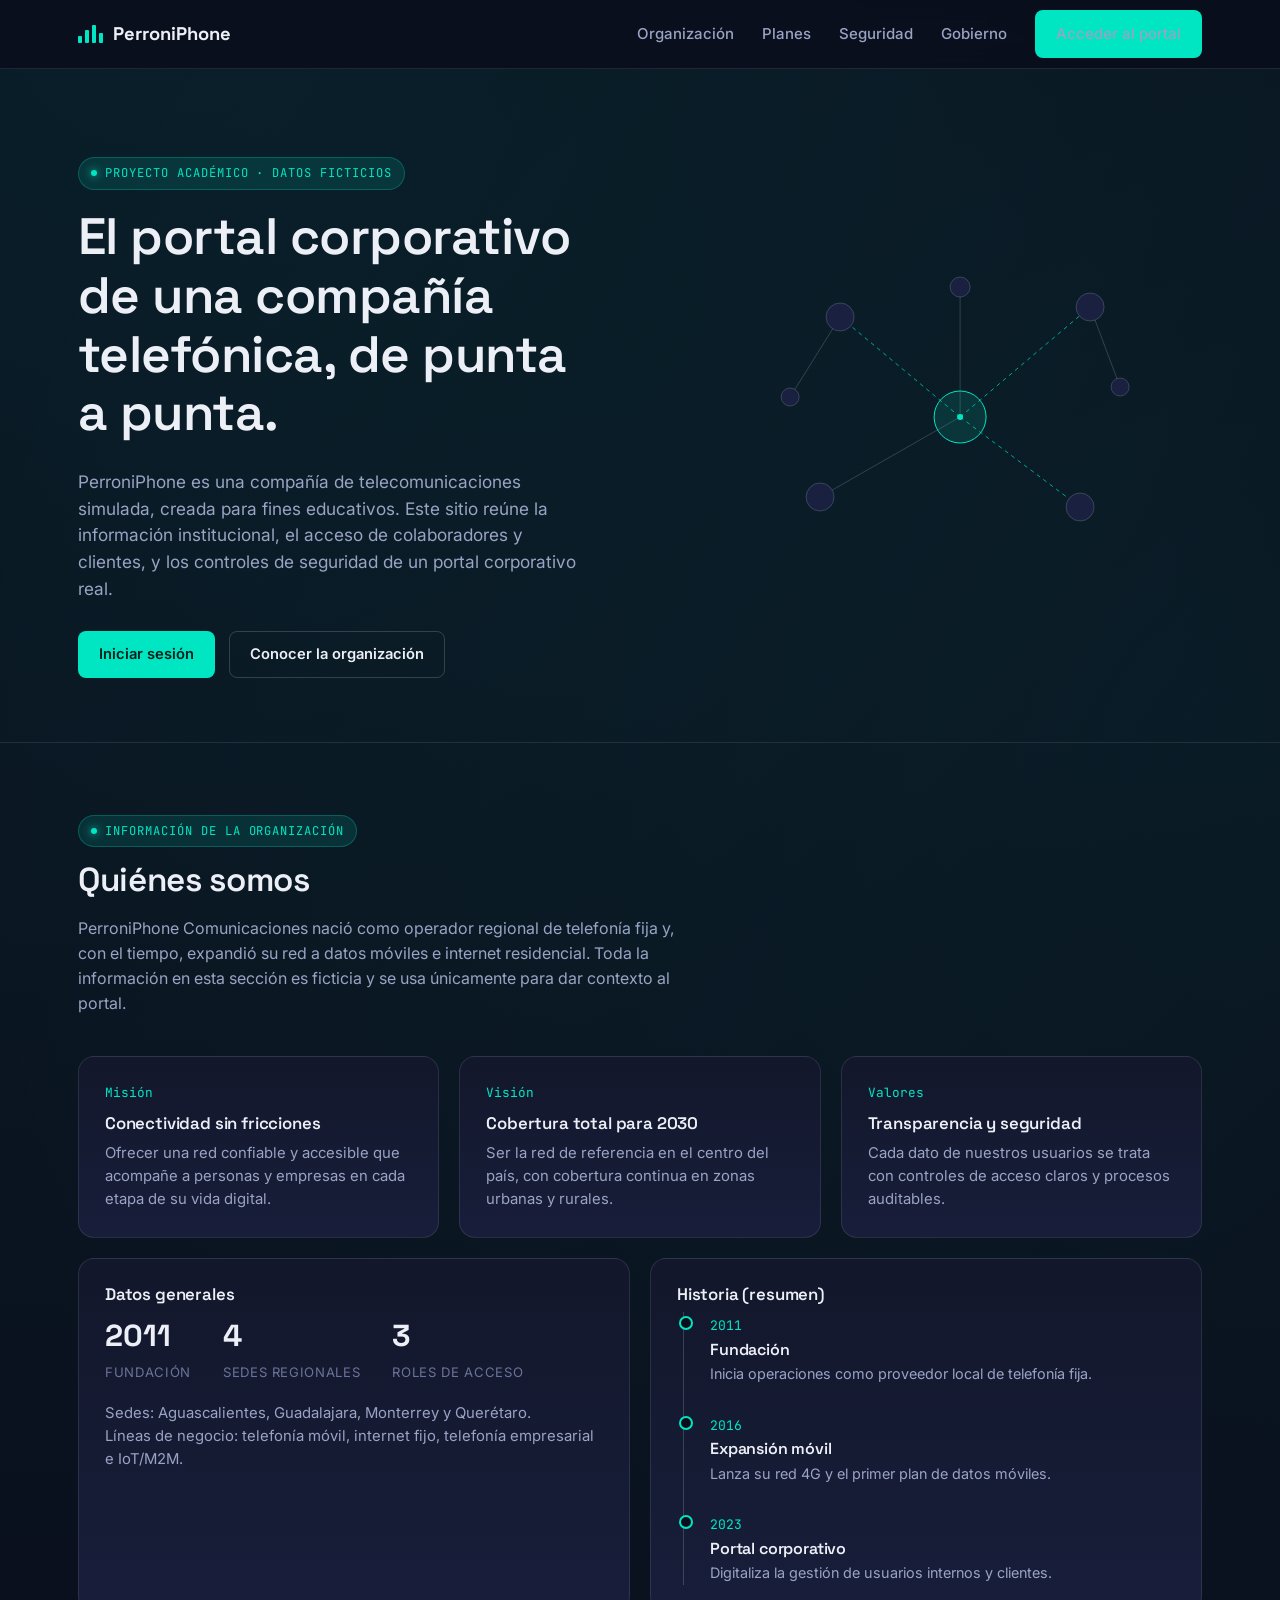
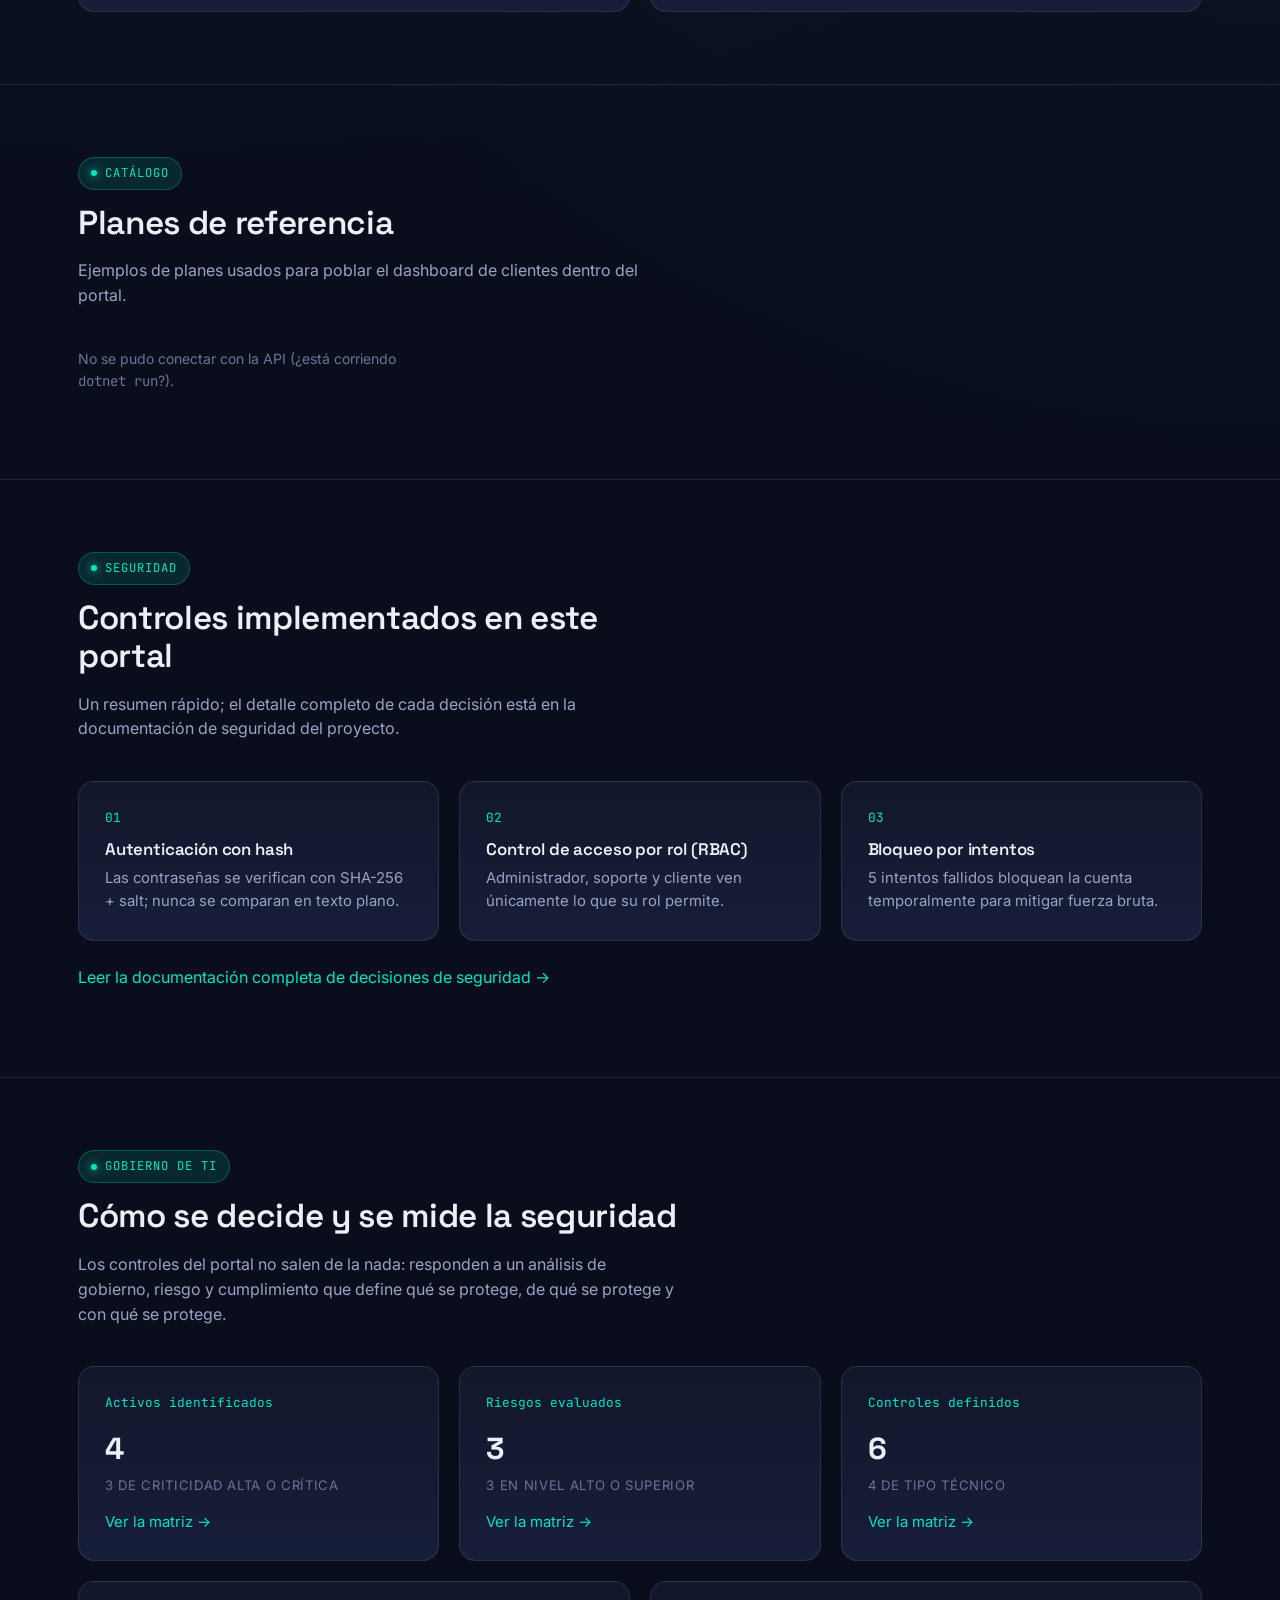
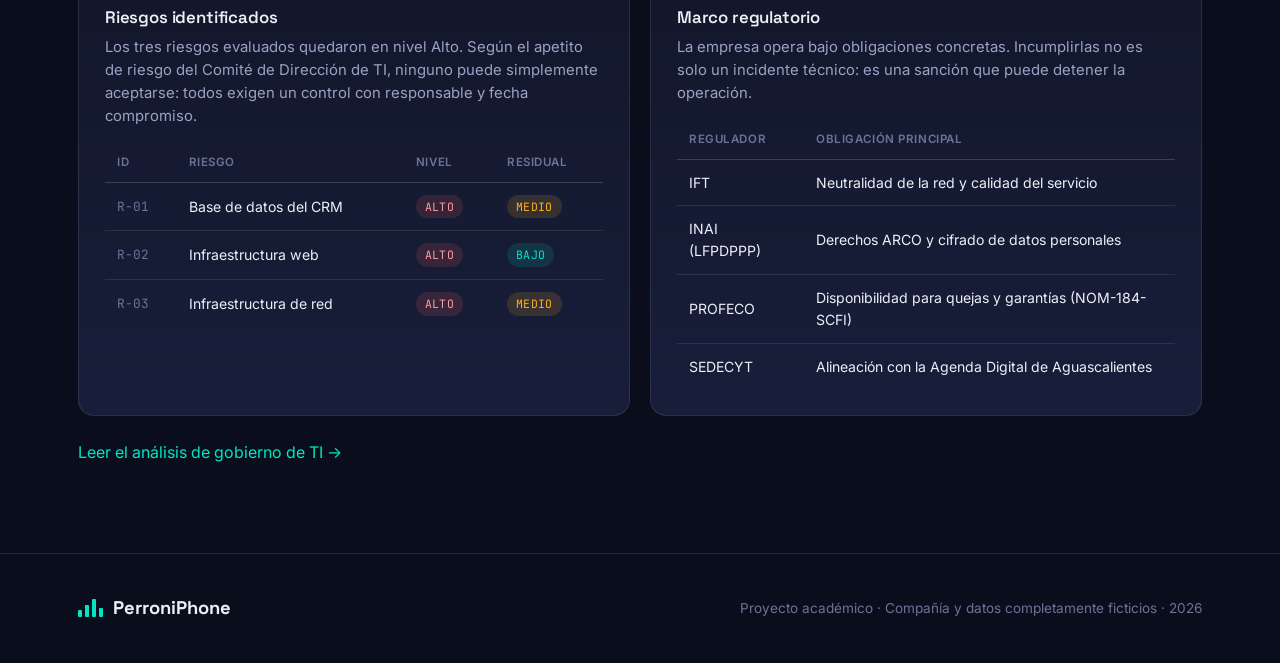
==== laravel-app/public/index.html @ a48efd3b "Fix: corregir llave primaria en modelo Usuario y soportar multiples roles en EnsureRole" ====
<!DOCTYPE html>
<html lang="es">
<head>
<meta charset="UTF-8">
<meta name="viewport" content="width=device-width, initial-scale=1.0">
<title>PerroniPhone — Portal corporativo académico</title>
<meta name="description" content="Portal corporativo académico de PerroniPhone Comunicaciones (compañía ficticia con fines educativos).">
<link rel="icon" href="data:image/svg+xml,%3Csvg xmlns=%27http://www.w3.org/2000/svg%27 viewBox=%270 0 32 32%27%3E%3Crect width=%2732%27 height=%2732%27 rx=%277%27 fill=%27%230a0e1c%27/%3E%3Crect x=%276%27 y=%2718%27 width=%274%27 height=%278%27 rx=%271%27 fill=%27%2300e6c3%27/%3E%3Crect x=%2713%27 y=%2712%27 width=%274%27 height=%2714%27 rx=%271%27 fill=%27%2300e6c3%27/%3E%3Crect x=%2720%27 y=%276%27 width=%274%27 height=%2720%27 rx=%271%27 fill=%27%2300e6c3%27/%3E%3C/svg%3E">
<link rel="stylesheet" href="assets/css/styles.css">
</head>
<body>
 
<nav class="navbar">
  <div class="shell">
    <a href="index.html" class="brand">
      <span class="bars"><i></i><i></i><i></i><i></i></span>
      PerroniPhone
    </a>
    <div class="navlinks">
      <a href="#organizacion">Organización</a>
      <a href="#planes">Planes</a>
      <a href="#seguridad">Seguridad</a>
      <a href="#gobierno">Gobierno</a>
      <a href="login.html" class="btn btn-primary">Acceder al portal</a>
    </div>
  </div>
</nav>
 
<header class="hero">
  <div class="shell">
    <div>
      <span class="eyebrow"><span class="dot"></span> Proyecto académico · Datos ficticios</span>
      <h1>El portal corporativo de una compañía telefónica, de punta a punta.</h1>
      <p class="lead">
        PerroniPhone es una compañía de telecomunicaciones simulada, creada para fines
        educativos. Este sitio reúne la información institucional, el acceso de
        colaboradores y clientes, y los controles de seguridad de un portal
        corporativo real.
      </p>
      <div class="hero-actions">
        <a href="login.html" class="btn btn-primary">Iniciar sesión</a>
        <a href="#organizacion" class="btn btn-ghost">Conocer la organización</a>
      </div>
    </div>
 
    <div class="net-diagram" aria-hidden="true">
      <svg viewBox="0 0 420 340">
        <line class="net-line live" x1="210" y1="170" x2="90" y2="70" />
        <line class="net-line live" x1="210" y1="170" x2="340" y2="60" />
        <line class="net-line" x1="210" y1="170" x2="70" y2="250" />
        <line class="net-line live" x1="210" y1="170" x2="330" y2="260" />
        <line class="net-line" x1="210" y1="170" x2="210" y2="40" />
        <line class="net-line" x1="90" y1="70" x2="40" y2="150" />
        <line class="net-line" x1="340" y1="60" x2="370" y2="140" />
 
        <circle class="net-node core" cx="210" cy="170" r="26"/>
        <circle class="net-pulse" cx="210" cy="170" r="3" fill="#00e6c3"/>
 
        <circle class="net-node" cx="90" cy="70" r="14"/>
        <circle class="net-node" cx="340" cy="60" r="14"/>
        <circle class="net-node" cx="70" cy="250" r="14"/>
        <circle class="net-node" cx="330" cy="260" r="14"/>
        <circle class="net-node" cx="210" cy="40" r="10"/>
        <circle class="net-node" cx="40" cy="150" r="9"/>
        <circle class="net-node" cx="370" cy="140" r="9"/>
      </svg>
    </div>
  </div>
</header>
 
<section id="organizacion">
  <div class="shell">
    <div class="section-head">
      <span class="eyebrow"><span class="dot"></span> Información de la organización</span>
      <h2>Quiénes somos</h2>
      <p>
        PerroniPhone Comunicaciones nació como operador regional de telefonía fija
        y, con el tiempo, expandió su red a datos móviles e internet residencial.
        Toda la información en esta sección es ficticia y se usa únicamente
        para dar contexto al portal.
      </p>
    </div>
 
    <div class="grid-3">
      <div class="card">
        <span class="idx">Misión</span>
        <h3>Conectividad sin fricciones</h3>
        <p>Ofrecer una red confiable y accesible que acompañe a personas y
          empresas en cada etapa de su vida digital.</p>
      </div>
      <div class="card">
        <span class="idx">Visión</span>
        <h3>Cobertura total para 2030</h3>
        <p>Ser la red de referencia en el centro del país, con cobertura
          continua en zonas urbanas y rurales.</p>
      </div>
      <div class="card">
        <span class="idx">Valores</span>
        <h3>Transparencia y seguridad</h3>
        <p>Cada dato de nuestros usuarios se trata con controles de acceso
          claros y procesos auditables.</p>
      </div>
    </div>
 
    <div class="grid-2" style="margin-top:20px;">
      <div class="card">
        <h3>Datos generales</h3>
        <div class="stat-row">
          <div class="stat"><b>2011</b><span>Fundación</span></div>
          <div class="stat"><b>4</b><span>Sedes regionales</span></div>
          <div class="stat"><b>3</b><span>Roles de acceso</span></div>
        </div>
        <p style="margin-top:18px;">Sedes: Aguascalientes, Guadalajara, Monterrey y Querétaro.</p>
        <p>Líneas de negocio: telefonía móvil, internet fijo, telefonía empresarial e IoT/M2M.</p>
      </div>
 
      <div class="card">
        <h3>Historia (resumen)</h3>
        <div class="timeline">
          <div class="t-item">
            <span class="t-year">2011</span>
            <h4>Fundación</h4>
            <p>Inicia operaciones como proveedor local de telefonía fija.</p>
          </div>
          <div class="t-item">
            <span class="t-year">2016</span>
            <h4>Expansión móvil</h4>
            <p>Lanza su red 4G y el primer plan de datos móviles.</p>
          </div>
          <div class="t-item">
            <span class="t-year">2023</span>
            <h4>Portal corporativo</h4>
            <p>Digitaliza la gestión de usuarios internos y clientes.</p>
          </div>
        </div>
      </div>
    </div>
  </div>
</section>
 
<section id="planes">
  <div class="shell">
    <div class="section-head">
      <span class="eyebrow"><span class="dot"></span> Catálogo</span>
      <h2>Planes de referencia</h2>
      <p>Ejemplos de planes usados para poblar el dashboard de clientes dentro del portal.</p>
    </div>
    <div class="grid-3" id="planes-grid"></div>
  </div>
</section>
 
<section id="seguridad">
  <div class="shell">
    <div class="section-head">
      <span class="eyebrow"><span class="dot"></span> Seguridad</span>
      <h2>Controles implementados en este portal</h2>
      <p>Un resumen rápido; el detalle completo de cada decisión está en la
        documentación de seguridad del proyecto.</p>
    </div>
    <div class="grid-3">
      <div class="card">
        <span class="idx">01</span>
        <h3>Autenticación con hash</h3>
        <p>Las contraseñas se verifican con SHA-256 + salt; nunca se comparan en texto plano.</p>
      </div>
      <div class="card">
        <span class="idx">02</span>
        <h3>Control de acceso por rol (RBAC)</h3>
        <p>Administrador, soporte y cliente ven únicamente lo que su rol permite.</p>
      </div>
      <div class="card">
        <span class="idx">03</span>
        <h3>Bloqueo por intentos</h3>
        <p>5 intentos fallidos bloquean la cuenta temporalmente para mitigar fuerza bruta.</p>
      </div>
    </div>
    <p style="margin-top:24px;"><a href="security.html">Leer la documentación completa de decisiones de seguridad →</a></p>
  </div>
</section>
 
<section id="gobierno">
  <div class="shell">
    <div class="section-head">
      <span class="eyebrow"><span class="dot"></span> Gobierno de TI</span>
      <h2>Cómo se decide y se mide la seguridad</h2>
      <p>Los controles del portal no salen de la nada: responden a un análisis de
        gobierno, riesgo y cumplimiento que define qué se protege, de qué se
        protege y con qué se protege.</p>
    </div>
 
    <div class="grid-3" id="grc-resumen"></div>
 
    <div class="grid-2" style="margin-top:20px;">
      <div class="card">
        <h3>Riesgos identificados</h3>
        <p>Los tres riesgos evaluados quedaron en nivel Alto. Según el apetito de
          riesgo del Comité de Dirección de TI, ninguno puede simplemente
          aceptarse: todos exigen un control con responsable y fecha compromiso.</p>
        <div class="table-scroll narrow" style="margin-top:16px;">
          <table>
            <thead><tr><th>ID</th><th>Riesgo</th><th>Nivel</th><th>Residual</th></tr></thead>
            <tbody id="grc-riesgos"></tbody>
          </table>
        </div>
      </div>
 
      <div class="card">
        <h3>Marco regulatorio</h3>
        <p>La empresa opera bajo obligaciones concretas. Incumplirlas no es solo
          un incidente técnico: es una sanción que puede detener la operación.</p>
        <div class="table-scroll narrow" style="margin-top:16px;">
          <table>
            <thead><tr><th>Regulador</th><th>Obligación principal</th></tr></thead>
            <tbody>
              <tr><td>IFT</td><td>Neutralidad de la red y calidad del servicio</td></tr>
              <tr><td>INAI (LFPDPPP)</td><td>Derechos ARCO y cifrado de datos personales</td></tr>
              <tr><td>PROFECO</td><td>Disponibilidad para quejas y garantías (NOM-184-SCFI)</td></tr>
              <tr><td>SEDECYT</td><td>Alineación con la Agenda Digital de Aguascalientes</td></tr>
            </tbody>
          </table>
        </div>
      </div>
    </div>
 
    <p style="margin-top:24px;">
      <a href="docs/02-gobierno-ti.md">Leer el análisis de gobierno de TI →</a>
    </p>
  </div>
</section>
 
<footer>
  <div class="shell">
    <div class="brand"><span class="bars"><i></i><i></i><i></i><i></i></span> PerroniPhone</div>
    <p>Proyecto académico · Compañía y datos completamente ficticios · 2026</p>
  </div>
</footer>
 
<script src="assets/js/api.js"></script>
<script src="assets/js/auth.js"></script>
<script src="assets/js/grc.js"></script>
<script>
  const esc = PERRONI_AUTH.escapeHTML;
  const slug = (s) => s.toLowerCase().replace(/[áéíóú]/g, (c) => ({ "á": "a", "é": "e", "í": "i", "ó": "o", "ú": "u" }[c]));
 
  // Los planes ahora vienen de SQL Server a través de la API (catálogo público).
  const grid = document.getElementById("planes-grid");
  PERRONI_API.obtenerPlanes()
    .then((planes) => {
      grid.innerHTML = "";
      planes.forEach((p) => {
        const el = document.createElement("div");
        el.className = "card";
        el.innerHTML = `
          <span class="idx">${esc(p.id)}</span>
          <h3>${esc(p.nombre)}</h3>
          <p>${esc(p.velocidad)} · ${esc(p.datosMoviles)} de datos móviles</p>
          <div class="stat-row" style="margin-top:14px;">
            <div class="stat"><b>${esc(p.precio)}</b><span>Mensual</span></div>
          </div>`;
        grid.appendChild(el);
      });
    })
    .catch(() => {
      grid.innerHTML = `<p style="color:var(--ink-faint); font-size:0.88rem;">
        No se pudo conectar con la API (¿está corriendo <code>dotnet run</code>?).
      </p>`;
    });
 
  // Resumen del análisis GRC. Los conteos se derivan de las matrices para que
  // el sitio público nunca contradiga a la documentación.
  const resumen = [
    {
      titulo: "Activos identificados",
      total: PERRONI_GRC.activos.length,
      pie: `${PERRONI_GRC.activos.filter((a) => a.criticidad === "Crítica" || a.criticidad === "Alta").length} de criticidad alta o crítica`,
      doc: "docs/04-matriz-activos.md",
    },
    {
      titulo: "Riesgos evaluados",
      total: PERRONI_GRC.riesgos.length,
      pie: `${PERRONI_GRC.riesgos.filter((r) => r.nivel === "Alto" || r.nivel === "Crítico").length} en nivel alto o superior`,
      doc: "docs/05-matriz-riesgos.md",
    },
    {
      titulo: "Controles definidos",
      total: PERRONI_GRC.controles.length,
      pie: `${PERRONI_GRC.controles.filter((c) => c.tipo.includes("Técnico")).length} de tipo técnico`,
      doc: "docs/06-matriz-controles.md",
    },
  ];
 
  document.getElementById("grc-resumen").innerHTML = resumen.map((r) => `
    <div class="card">
      <span class="idx">${esc(r.titulo)}</span>
      <div class="stat-row"><div class="stat"><b>${esc(r.total)}</b><span>${esc(r.pie)}</span></div></div>
      <p style="margin-top:14px;"><a href="${esc(r.doc)}">Ver la matriz →</a></p>
    </div>`).join("");
 
  document.getElementById("grc-riesgos").innerHTML = PERRONI_GRC.riesgos.map((r) => `
    <tr>
      <td class="cell-id">${esc(r.id)}</td>
      <td>${esc(r.titulo)}</td>
      <td><span class="badge ${slug(r.nivel)}">${esc(r.nivel)}</span></td>
      <td><span class="badge ${slug(r.residual)}">${esc(r.residual)}</span></td>
    </tr>`).join("");
</script>
</body>
</html>
---- laravel-app/public/assets/css/styles.css ----
/* ============================================================
   PerroniPhone — Sistema de diseño
   Portal corporativo académico de una compañía telefónica ficticia
   ============================================================ */

@import url('https://fonts.googleapis.com/css2?family=Space+Grotesk:wght@400;500;600;700&family=Inter:wght@400;500;600;700&family=JetBrains+Mono:wght@400;500;700&display=swap');

:root {
  /* Color */
  --bg: #0a0e1c;
  --bg-panel: #12172b;
  --bg-elevated: #1a2140;
  --bg-elevated-2: #212a4f;
  --ink: #edeff7;
  --ink-dim: #9aa3c4;
  --ink-faint: #6b7398;
  --signal: #00e6c3;
  --signal-dim: #00a88e;
  --signal-soft: rgba(0, 230, 195, 0.12);
  --alert: #ffb020;
  --alert-soft: rgba(255, 176, 32, 0.14);
  --danger: #ff5d5d;
  --danger-soft: rgba(255, 93, 93, 0.14);
  --line: rgba(237, 239, 247, 0.1);
  --line-strong: rgba(237, 239, 247, 0.18);

  /* Type */
  --f-display: 'Space Grotesk', sans-serif;
  --f-body: 'Inter', sans-serif;
  --f-mono: 'JetBrains Mono', monospace;

  /* Layout */
  --radius: 10px;
  --radius-lg: 16px;
  --shell: 1180px;
}

* { box-sizing: border-box; }
html { scroll-behavior: smooth; }

body {
  margin: 0;
  background: var(--bg);
  background-image:
    radial-gradient(circle at 12% 0%, rgba(0, 230, 195, 0.08), transparent 45%),
    radial-gradient(circle at 100% 20%, rgba(0, 168, 142, 0.06), transparent 40%);
  color: var(--ink);
  font-family: var(--f-body);
  line-height: 1.55;
  -webkit-font-smoothing: antialiased;
}

h1, h2, h3, h4 {
  font-family: var(--f-display);
  font-weight: 600;
  line-height: 1.15;
  margin: 0 0 0.5em;
  letter-spacing: -0.01em;
}

p { margin: 0 0 1em; color: var(--ink-dim); }
a { color: var(--signal); text-decoration: none; }
a:hover { text-decoration: underline; }

code, .mono { font-family: var(--f-mono); }

:focus-visible {
  outline: 2px solid var(--signal);
  outline-offset: 3px;
  border-radius: 4px;
}

@media (prefers-reduced-motion: reduce) {
  *, *::before, *::after {
    animation-duration: 0.01ms !important;
    animation-iteration-count: 1 !important;
    transition-duration: 0.01ms !important;
    scroll-behavior: auto !important;
  }
}

.shell { max-width: var(--shell); margin: 0 auto; padding: 0 28px; }

/* ---------- Barra de navegación ---------- */
.navbar {
  position: sticky; top: 0; z-index: 40;
  background: rgba(10, 14, 28, 0.85);
  backdrop-filter: blur(10px);
  border-bottom: 1px solid var(--line);
}
.navbar .shell { display: flex; align-items: center; justify-content: space-between; height: 68px; }

.brand { display: flex; align-items: center; gap: 10px; font-family: var(--f-display); font-weight: 700; font-size: 1.15rem; color: var(--ink); }
.brand .bars { display: flex; align-items: flex-end; gap: 3px; height: 18px; }
.brand .bars i { display: block; width: 4px; background: var(--signal); border-radius: 1px; animation: pulse-bar 1.8s ease-in-out infinite; }
.brand .bars i:nth-child(1) { height: 40%; animation-delay: 0s; }
.brand .bars i:nth-child(2) { height: 70%; animation-delay: 0.2s; }
.brand .bars i:nth-child(3) { height: 100%; animation-delay: 0.4s; }
.brand .bars i:nth-child(4) { height: 55%; animation-delay: 0.6s; }
@keyframes pulse-bar { 0%, 100% { opacity: 0.45; } 50% { opacity: 1; } }

.navlinks { display: flex; align-items: center; gap: 28px; }
.navlinks a { color: var(--ink-dim); font-size: 0.94rem; font-weight: 500; }
.navlinks a:hover { color: var(--ink); text-decoration: none; }
.navlinks a.active { color: var(--signal); }

.btn {
  display: inline-flex; align-items: center; justify-content: center; gap: 8px;
  font-family: var(--f-body); font-weight: 600; font-size: 0.92rem;
  padding: 11px 20px; border-radius: 8px; border: 1px solid transparent;
  cursor: pointer; transition: transform 0.15s ease, background 0.15s ease, border-color 0.15s ease;
  text-decoration: none;
}
.btn:hover { text-decoration: none; }
.btn-primary { background: var(--signal); color: #04211c; }
.btn-primary:hover { background: #29f0d2; }
.btn-ghost { background: transparent; color: var(--ink); border-color: var(--line-strong); }
.btn-ghost:hover { border-color: var(--signal); color: var(--signal); }
.btn-danger { background: var(--danger-soft); color: var(--danger); border-color: rgba(255,93,93,0.3); }
.btn-danger:hover { background: rgba(255,93,93,0.22); }
.btn-block { width: 100%; }
.btn[disabled] { opacity: 0.45; cursor: not-allowed; }

/* ---------- Hero ---------- */
.hero { padding: 88px 0 64px; position: relative; overflow: hidden; }
.hero .shell { display: grid; grid-template-columns: 1.1fr 0.9fr; gap: 48px; align-items: center; }
.eyebrow {
  display: inline-flex; align-items: center; gap: 8px;
  font-family: var(--f-mono); font-size: 0.76rem; letter-spacing: 0.08em; text-transform: uppercase;
  color: var(--signal); background: var(--signal-soft); border: 1px solid rgba(0,230,195,0.25);
  padding: 6px 12px; border-radius: 100px; margin-bottom: 18px;
}
.eyebrow .dot { width: 6px; height: 6px; border-radius: 50%; background: var(--signal); box-shadow: 0 0 8px var(--signal); }

.hero h1 { font-size: clamp(2.1rem, 4vw, 3.2rem); max-width: 15ch; }
.hero .lead { font-size: 1.08rem; max-width: 46ch; }
.hero-actions { display: flex; gap: 14px; margin-top: 28px; flex-wrap: wrap; }

/* señal / diagrama de red del hero */
.net-diagram { position: relative; height: 340px; }
.net-diagram svg { width: 100%; height: 100%; }
.net-node { fill: var(--bg-elevated); stroke: var(--line-strong); stroke-width: 1; }
.net-node.core { fill: var(--signal-soft); stroke: var(--signal); }
.net-pulse { animation: node-pulse 2.6s ease-in-out infinite; transform-origin: center; }
@keyframes node-pulse { 0%, 100% { opacity: 0.25; r: 3; } 50% { opacity: 0.8; r: 7; } }
.net-line { stroke: var(--line-strong); stroke-width: 1; }
.net-line.live { stroke: var(--signal-dim); stroke-dasharray: 4 4; animation: dash 3s linear infinite; }
@keyframes dash { to { stroke-dashoffset: -40; } }

/* ---------- Secciones generales ---------- */
section { padding: 72px 0; border-top: 1px solid var(--line); }
.section-head { max-width: 60ch; margin-bottom: 40px; }
.section-head .eyebrow { margin-bottom: 14px; }
.section-head h2 { font-size: clamp(1.6rem, 2.6vw, 2.1rem); }

.grid-3 { display: grid; grid-template-columns: repeat(3, 1fr); gap: 20px; }
.grid-2 { display: grid; grid-template-columns: repeat(2, 1fr); gap: 20px; }

.card {
  background: linear-gradient(180deg, var(--bg-panel), var(--bg-elevated) 140%);
  border: 1px solid var(--line); border-radius: var(--radius-lg); padding: 26px;
}
.card h3 { font-size: 1.05rem; margin-bottom: 8px; }
.card p { margin: 0; font-size: 0.93rem; }
.card .idx { font-family: var(--f-mono); color: var(--signal); font-size: 0.8rem; margin-bottom: 12px; display: block; }

.stat-row { display: flex; gap: 32px; flex-wrap: wrap; margin-top: 8px; }
.stat b { display: block; font-family: var(--f-display); font-size: 1.9rem; color: var(--ink); }
.stat span { font-size: 0.82rem; color: var(--ink-faint); text-transform: uppercase; letter-spacing: 0.05em; }

.timeline { border-left: 1px solid var(--line-strong); margin-left: 6px; padding-left: 26px; }
.timeline .t-item { position: relative; padding-bottom: 26px; }
.timeline .t-item:last-child { padding-bottom: 0; }
.timeline .t-item::before {
  content: ''; position: absolute; left: -31px; top: 4px; width: 10px; height: 10px;
  border-radius: 50%; background: var(--bg); border: 2px solid var(--signal);
}
.timeline .t-year { font-family: var(--f-mono); color: var(--signal); font-size: 0.82rem; }
.timeline h4 { margin: 4px 0 4px; font-size: 1rem; }
.timeline p { margin: 0; font-size: 0.9rem; }

footer { border-top: 1px solid var(--line); padding: 40px 0; }
footer .shell { display: flex; justify-content: space-between; align-items: center; flex-wrap: wrap; gap: 16px; }
footer p { margin: 0; font-size: 0.85rem; color: var(--ink-faint); }

/* ---------- Formularios ---------- */
.auth-shell {
  min-height: 100vh; display: grid; grid-template-columns: 1fr 1fr;
}
.auth-visual {
  background:
    radial-gradient(circle at 20% 20%, rgba(0,230,195,0.14), transparent 50%),
    linear-gradient(160deg, #0d1330, #060814);
  display: flex; flex-direction: column; justify-content: space-between;
  padding: 48px; position: relative; overflow: hidden;
}
.auth-form-side { display: flex; align-items: center; justify-content: center; padding: 48px; }
.auth-box { width: 100%; max-width: 400px; }
.auth-box h1 { font-size: 1.6rem; margin-bottom: 6px; }
.auth-box .lead { font-size: 0.92rem; margin-bottom: 28px; }

.field { margin-bottom: 18px; }
.field label { display: block; font-size: 0.84rem; font-weight: 600; margin-bottom: 7px; color: var(--ink); }
.field .hint { font-size: 0.78rem; color: var(--ink-faint); margin-top: 6px; }
.input-wrap { position: relative; }
.input-wrap input, .input-wrap select {
  width: 100%; background: var(--bg-elevated); border: 1px solid var(--line-strong);
  color: var(--ink); padding: 12px 14px; border-radius: 8px; font-family: var(--f-body); font-size: 0.94rem;
}
.input-wrap input:focus, .input-wrap select:focus { border-color: var(--signal); }
.toggle-visibility {
  position: absolute; right: 10px; top: 50%; transform: translateY(-50%);
  background: none; border: none; color: var(--ink-faint); cursor: pointer; font-size: 0.78rem; font-family: var(--f-mono);
}
.toggle-visibility:hover { color: var(--signal); }

.form-alert {
  display: none; align-items: flex-start; gap: 10px; padding: 12px 14px; border-radius: 8px;
  font-size: 0.85rem; margin-bottom: 18px; border: 1px solid transparent;
}
.form-alert.show { display: flex; }
.form-alert.error { background: var(--danger-soft); border-color: rgba(255,93,93,0.3); color: #ffb4b4; }
.form-alert.warn { background: var(--alert-soft); border-color: rgba(255,176,32,0.3); color: #ffd28a; }
.form-alert.ok { background: var(--signal-soft); border-color: rgba(0,230,195,0.3); color: #9df7e8; }

.demo-creds { margin-top: 24px; padding: 14px 16px; border: 1px dashed var(--line-strong); border-radius: 8px; }
.demo-creds p { margin: 0 0 6px; font-size: 0.78rem; text-transform: uppercase; letter-spacing: 0.05em; color: var(--ink-faint); }
.demo-creds code { display: block; font-size: 0.82rem; color: var(--signal); line-height: 1.7; }

/* ---------- App shell (dashboard / admin) ---------- */
.app-shell { display: grid; grid-template-columns: 250px 1fr; min-height: 100vh; }
.app-sidebar { background: var(--bg-panel); border-right: 1px solid var(--line); padding: 24px 18px; display: flex; flex-direction: column; }
.app-sidebar .brand { margin-bottom: 30px; padding-left: 6px; }
.app-nav { display: flex; flex-direction: column; gap: 4px; flex: 1; }
.app-nav a {
  color: var(--ink-dim); font-size: 0.9rem; font-weight: 500; padding: 10px 12px; border-radius: 8px;
  display: flex; align-items: center; gap: 11px;
}
.app-nav a:hover { background: var(--bg-elevated); color: var(--ink); text-decoration: none; }
.app-nav a.active { background: var(--signal-soft); color: var(--signal); }
.app-nav a.locked { opacity: 0.4; cursor: not-allowed; }
.nav-ic { width: 17px; height: 17px; flex-shrink: 0; fill: currentColor; stroke: currentColor; }
.app-nav a.locked .nav-ic { opacity: 0.6; }

.session-card {
  border-top: 1px solid var(--line); padding-top: 16px; margin-top: 16px;
}
.session-card .who { font-size: 0.86rem; font-weight: 600; }
.session-card .role-pill {
  display: inline-block; font-family: var(--f-mono); font-size: 0.7rem; text-transform: uppercase;
  padding: 3px 8px; border-radius: 100px; margin-top: 6px; background: var(--bg-elevated); color: var(--ink-dim);
}
.role-pill.administrador { background: var(--signal-soft); color: var(--signal); }
.role-pill.soporte { background: var(--alert-soft); color: var(--alert); }
.role-pill.cliente { background: var(--bg-elevated-2); color: var(--ink-dim); }

.app-main { padding: 32px 40px; max-width: 1080px; }
.app-header { display: flex; justify-content: space-between; align-items: flex-start; margin-bottom: 28px; flex-wrap: wrap; gap: 12px; }
.app-header h1 { font-size: 1.5rem; margin-bottom: 4px; }
.app-header p { margin: 0; font-size: 0.9rem; }

.panel { background: var(--bg-panel); border: 1px solid var(--line); border-radius: var(--radius-lg); padding: 24px; margin-bottom: 22px; }
.panel h2 { font-size: 1rem; margin-bottom: 4px; }
.panel .panel-sub { font-size: 0.84rem; color: var(--ink-faint); margin-bottom: 18px; }

.status-dot { display: inline-block; width: 8px; height: 8px; border-radius: 50%; margin-right: 6px; }
.status-dot.ok { background: var(--signal); box-shadow: 0 0 6px var(--signal); }
.status-dot.warn { background: var(--alert); box-shadow: 0 0 6px var(--alert); }
.status-dot.off { background: var(--ink-faint); }

table { width: 100%; border-collapse: collapse; font-size: 0.88rem; }
thead th {
  text-align: left; font-size: 0.72rem; text-transform: uppercase; letter-spacing: 0.05em;
  color: var(--ink-faint); font-weight: 600; padding: 10px 12px; border-bottom: 1px solid var(--line-strong);
}
tbody td { padding: 12px; border-bottom: 1px solid var(--line); color: var(--ink); vertical-align: middle; }
tbody tr:last-child td { border-bottom: none; }
tbody tr:hover { background: rgba(237,239,247,0.02); }
.cell-id { font-family: var(--f-mono); color: var(--ink-faint); font-size: 0.8rem; white-space: nowrap; }

.badge {
  display: inline-flex; align-items: center; font-family: var(--f-mono); font-size: 0.72rem;
  padding: 3px 9px; border-radius: 100px; text-transform: uppercase; letter-spacing: 0.03em;
}
.badge.activo { background: var(--signal-soft); color: var(--signal); }
.badge.bloqueado { background: var(--danger-soft); color: #ff9d9d; }

.row-actions { display: flex; gap: 8px; }
.icon-btn {
  background: var(--bg-elevated); border: 1px solid var(--line-strong); color: var(--ink-dim);
  font-size: 0.76rem; padding: 6px 10px; border-radius: 6px; cursor: pointer; font-family: var(--f-body);
}
.icon-btn:hover { border-color: var(--signal); color: var(--signal); }

.select-role { background: var(--bg-elevated); color: var(--ink); border: 1px solid var(--line-strong); border-radius: 6px; padding: 6px 8px; font-size: 0.82rem; }

.log-list { font-family: var(--f-mono); font-size: 0.8rem; display: flex; flex-direction: column; gap: 10px; }
.log-list li { list-style: none; display: flex; gap: 10px; align-items: baseline; color: var(--ink-dim); }
.log-list .log-time { color: var(--ink-faint); flex-shrink: 0; }
.log-list .log-ok { color: var(--signal); }
.log-list .log-warn { color: var(--alert); }
.log-list .log-danger { color: var(--danger); }

.access-denied { text-align: center; padding: 80px 20px; }
.access-denied h1 { font-size: 2rem; }

@media (max-width: 900px) {
  .hero .shell { grid-template-columns: 1fr; }
  .net-diagram { height: 220px; }
  .grid-3, .grid-2 { grid-template-columns: 1fr; }
  .auth-shell { grid-template-columns: 1fr; }
  .auth-visual { display: none; }
  .app-shell { grid-template-columns: 1fr; }
  .app-sidebar { display: none; }
  .app-main { padding: 24px 18px; }
}

/* ---------- Gobierno, riesgo y cumplimiento (GRC) ---------- */

/* Niveles de criticidad / riesgo. Se componen sobre .badge */
.badge.critico { background: var(--danger); color: #2a0808; }
.badge.alto { background: var(--danger-soft); color: #ff9d9d; }
.badge.medio { background: var(--alert-soft); color: var(--alert); }
.badge.bajo { background: var(--signal-soft); color: var(--signal); }

.tag {
  display: inline-block; font-family: var(--f-mono); font-size: 0.72rem;
  background: var(--bg-elevated); border: 1px solid var(--line-strong);
  color: var(--ink-dim); padding: 2px 7px; border-radius: 5px; margin-right: 4px;
}
.tag.link { color: var(--signal); border-color: rgba(0,230,195,0.3); }

/* Los hijos de un grid nacen con min-width:auto, asi que un contenido ancho
   (una tabla) ensancha su columna y desborda la pagina. min-width:0 los deja
   encogerse para que el desbordamiento se resuelva dentro del contenedor. */
.grid-2 > *, .grid-3 > * { min-width: 0; }

/* Tablas anchas: se desplazan dentro de su panel, nunca desbordan la pagina */
.table-scroll { overflow-x: auto; }
.table-scroll table { min-width: 640px; }
/* Tablas de pocas columnas: caben sin desplazamiento */
.table-scroll.narrow table { min-width: 0; }

/* Matriz de calor probabilidad x impacto */
.heat {
  display: grid;
  grid-template-columns: 92px repeat(4, 1fr);
  gap: 6px;
  min-width: 520px;
}
.heat-axis {
  display: flex; align-items: center; justify-content: center;
  font-size: 0.72rem; text-transform: uppercase; letter-spacing: 0.05em;
  color: var(--ink-faint); font-weight: 600; padding: 6px;
}
.heat-axis.row { justify-content: flex-end; text-align: right; }
.heat-cell {
  border-radius: 8px; padding: 12px 10px; min-height: 76px;
  border: 1px solid var(--line); display: flex; flex-direction: column;
  justify-content: space-between; gap: 8px;
}
.heat-cell .lvl {
  font-family: var(--f-mono); font-size: 0.68rem;
  text-transform: uppercase; letter-spacing: 0.04em; opacity: 0.75;
}
.heat-cell.critico { background: rgba(255,93,93,0.28); border-color: rgba(255,93,93,0.5); color: #ffd0d0; }
.heat-cell.alto { background: var(--danger-soft); border-color: rgba(255,93,93,0.28); color: #ff9d9d; }
.heat-cell.medio { background: var(--alert-soft); border-color: rgba(255,176,32,0.28); color: var(--alert); }
.heat-cell.bajo { background: var(--signal-soft); border-color: rgba(0,230,195,0.24); color: var(--signal); }

.heat-chip {
  display: inline-block; font-family: var(--f-mono); font-size: 0.74rem; font-weight: 700;
  background: var(--bg); color: var(--ink); border: 1px solid currentColor;
  padding: 3px 8px; border-radius: 6px;
}

.heat-legend { display: flex; flex-wrap: wrap; gap: 16px; margin-top: 16px; font-size: 0.78rem; color: var(--ink-faint); }
.heat-legend span { display: inline-flex; align-items: center; gap: 7px; }
.heat-legend i { width: 12px; height: 12px; border-radius: 3px; display: inline-block; border: 1px solid var(--line-strong); }
.heat-legend i.critico { background: rgba(255,93,93,0.28); border-color: rgba(255,93,93,0.5); }
.heat-legend i.alto { background: var(--danger-soft); border-color: rgba(255,93,93,0.28); }
.heat-legend i.medio { background: var(--alert-soft); border-color: rgba(255,176,32,0.28); }
.heat-legend i.bajo { background: var(--signal-soft); border-color: rgba(0,230,195,0.24); }

/* Tarjetas de indicadores (KPI) */
.kpi-grid { display: grid; grid-template-columns: repeat(4, 1fr); gap: 14px; }
.kpi {
  background: var(--bg-elevated); border: 1px solid var(--line); border-radius: var(--radius);
  padding: 16px;
}
.kpi .kpi-name { font-size: 0.78rem; color: var(--ink-faint); text-transform: uppercase; letter-spacing: 0.04em; }
.kpi .kpi-val { font-family: var(--f-display); font-size: 1.6rem; font-weight: 600; margin: 8px 0 4px; }
.kpi .kpi-meta { font-size: 0.76rem; color: var(--ink-dim); font-family: var(--f-mono); }
.kpi.ok .kpi-val { color: var(--signal); }
.kpi.warn .kpi-val { color: var(--alert); }
.kpi.danger .kpi-val { color: var(--danger); }

/* Ficha desplegable de detalle */
.detalle { border-top: 1px solid var(--line); padding-top: 14px; margin-top: 14px; }
.detalle summary {
  cursor: pointer; font-size: 0.86rem; font-weight: 600; color: var(--ink-dim); list-style: none;
}
.detalle summary::-webkit-details-marker { display: none; }
.detalle summary::before { content: "+ "; color: var(--signal); font-family: var(--f-mono); }
.detalle[open] summary::before { content: "− "; }
.detalle summary:hover { color: var(--signal); }
.detalle .detalle-body { margin-top: 12px; font-size: 0.88rem; color: var(--ink-dim); }

@media (max-width: 900px) {
  .kpi-grid { grid-template-columns: repeat(2, 1fr); }
  .heat-wrap { overflow-x: auto; }
}

/* Nuevos roles del equipo: redes, encargado, contabilidad */
.role-pill.redes { background: var(--alert-soft); color: var(--alert); }
.role-pill.encargado { background: var(--bg-elevated-2); color: var(--ink); }
.role-pill.contabilidad { background: var(--signal-soft); color: var(--signal); }
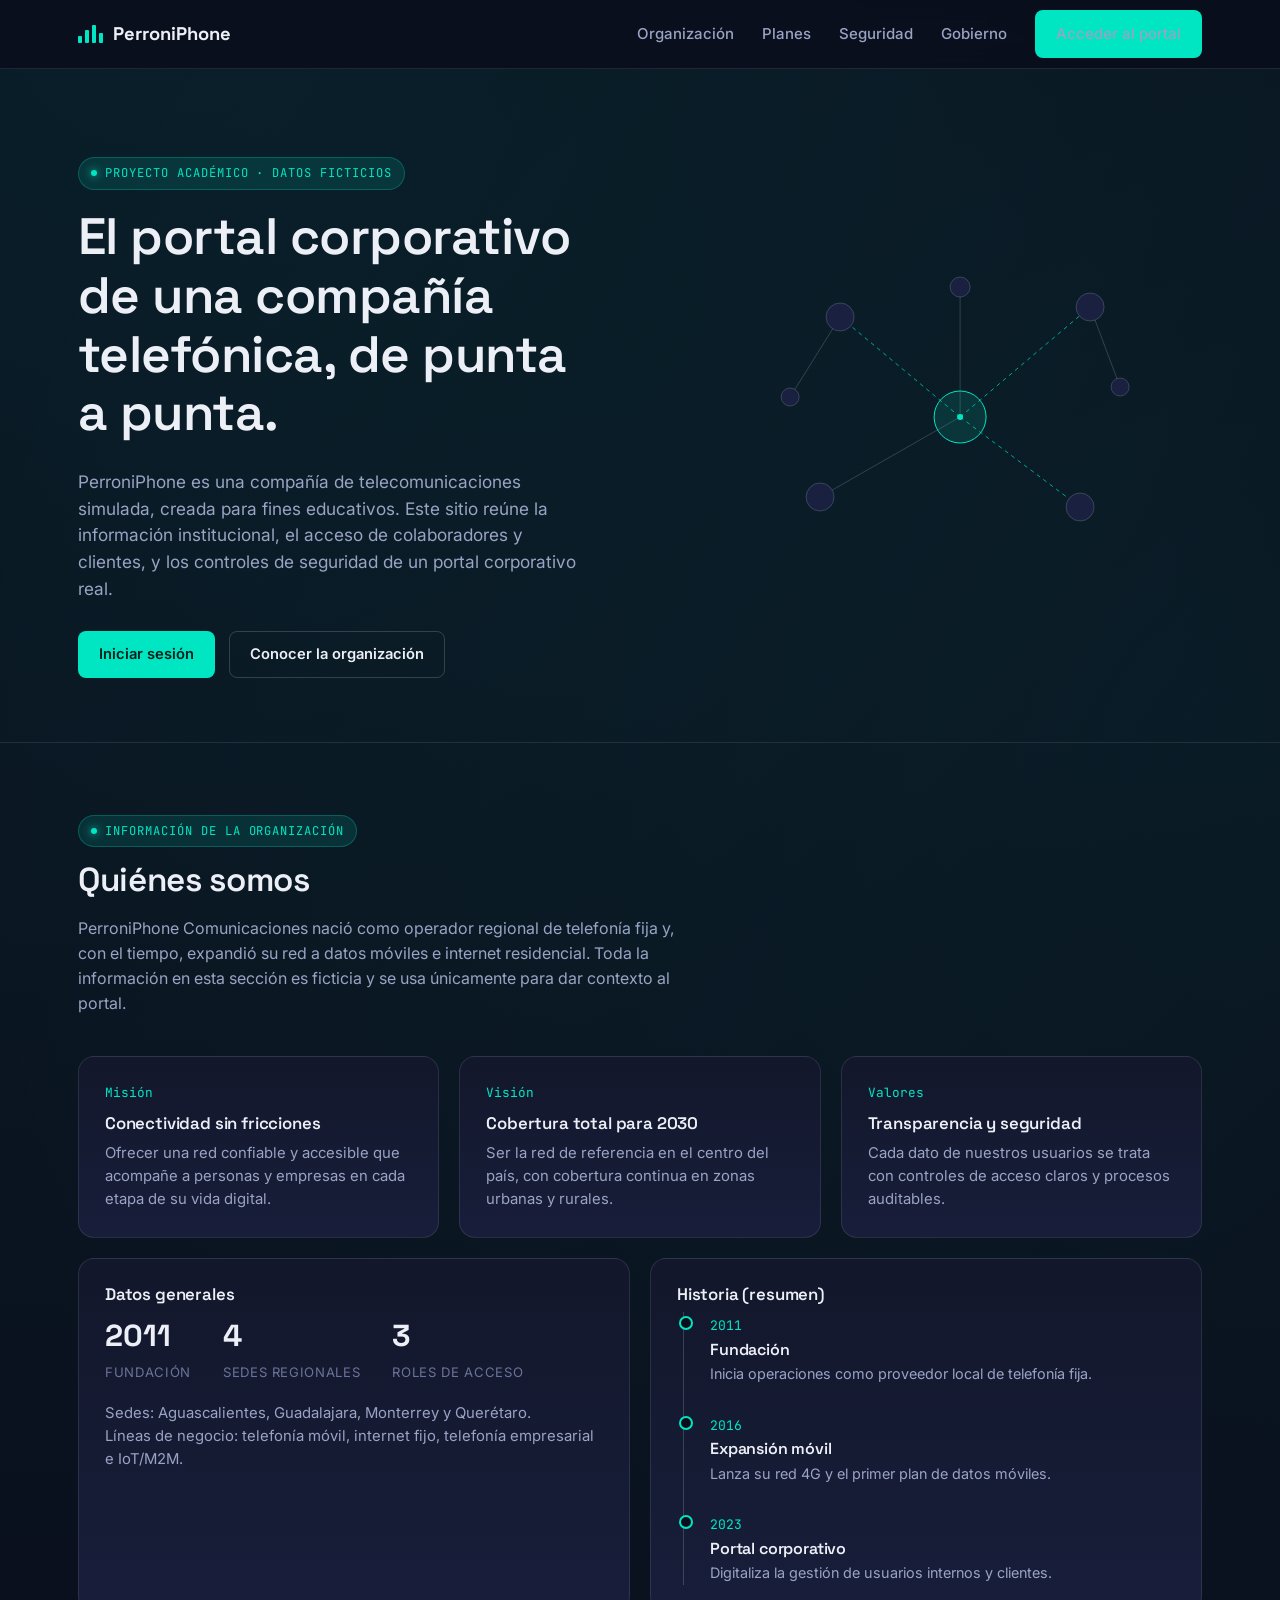
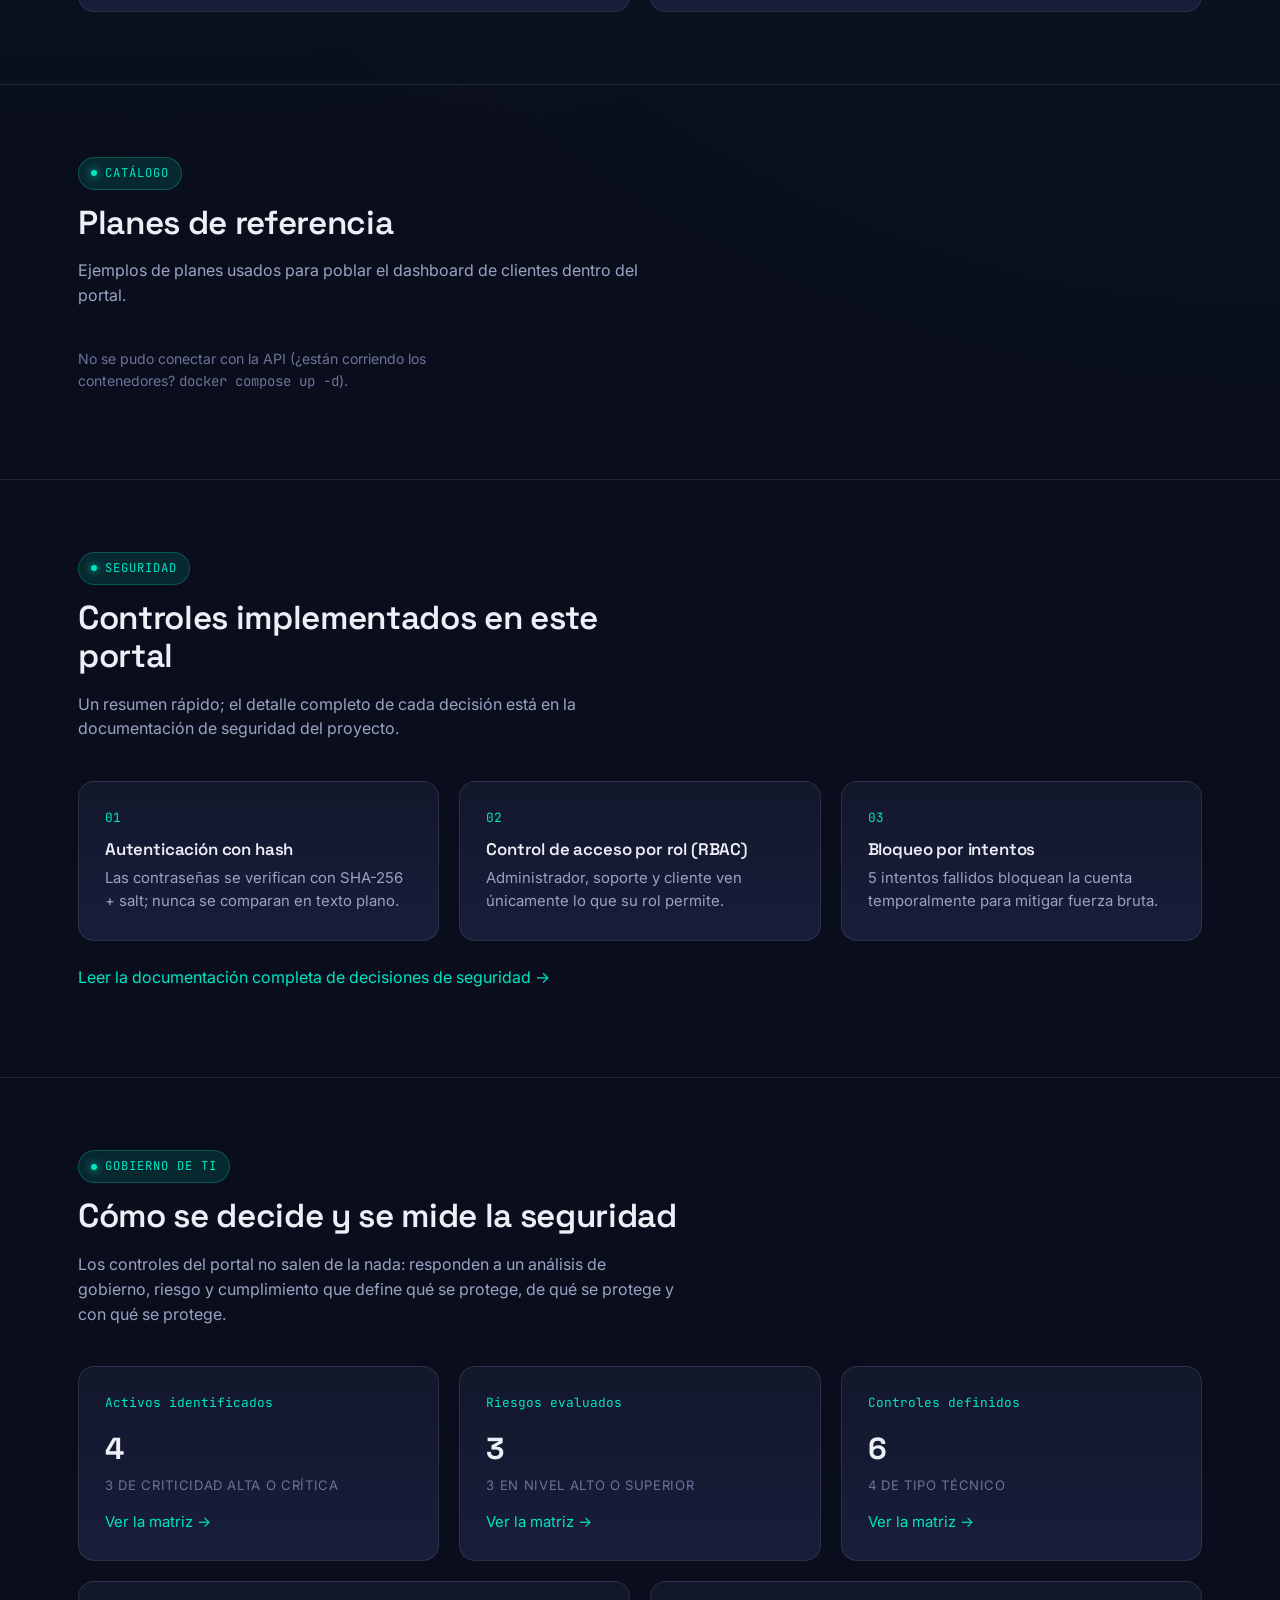
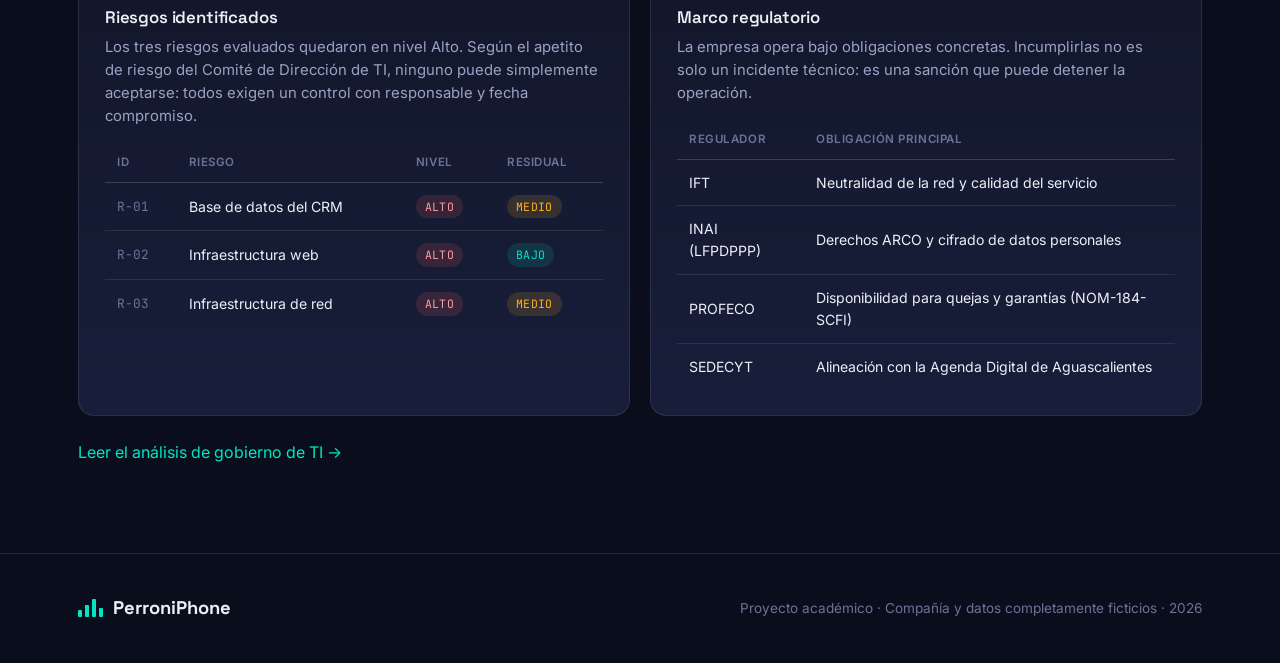
==== commit f3a5cdc9: "fix: auditoría de seguridad, permisos centralizados y Docker reproducible Seguridad - Quita laravel-" ====
--- a/laravel-app/public/index.html
+++ b/laravel-app/public/index.html
@@ -223,7 +223,7 @@
     </div>
  
     <p style="margin-top:24px;">
-      <a href="docs/02-gobierno-ti.md">Leer el análisis de gobierno de TI →</a>
+      <a target="_blank" rel="noopener" href="https://github.com/IZTREK/Telecomunicaciones/blob/main/docs/02-gobierno-ti.md">Leer el análisis de gobierno de TI →</a>
     </p>
   </div>
 </section>
@@ -242,7 +242,7 @@
   const esc = PERRONI_AUTH.escapeHTML;
   const slug = (s) => s.toLowerCase().replace(/[áéíóú]/g, (c) => ({ "á": "a", "é": "e", "í": "i", "ó": "o", "ú": "u" }[c]));
  
-  // Los planes ahora vienen de SQL Server a través de la API (catálogo público).
+  // Los planes vienen de MySQL a través de la API (catálogo público).
   const grid = document.getElementById("planes-grid");
   PERRONI_API.obtenerPlanes()
     .then((planes) => {
@@ -262,7 +262,7 @@
     })
     .catch(() => {
       grid.innerHTML = `<p style="color:var(--ink-faint); font-size:0.88rem;">
-        No se pudo conectar con la API (¿está corriendo <code>dotnet run</code>?).
+        No se pudo conectar con la API (¿están corriendo los contenedores? <code>docker compose up -d</code>).
       </p>`;
     });
  
@@ -273,19 +273,19 @@
       titulo: "Activos identificados",
       total: PERRONI_GRC.activos.length,
       pie: `${PERRONI_GRC.activos.filter((a) => a.criticidad === "Crítica" || a.criticidad === "Alta").length} de criticidad alta o crítica`,
-      doc: "docs/04-matriz-activos.md",
+      doc: "https://github.com/IZTREK/Telecomunicaciones/blob/main/docs/04-matriz-activos.md",
     },
     {
       titulo: "Riesgos evaluados",
       total: PERRONI_GRC.riesgos.length,
       pie: `${PERRONI_GRC.riesgos.filter((r) => r.nivel === "Alto" || r.nivel === "Crítico").length} en nivel alto o superior`,
-      doc: "docs/05-matriz-riesgos.md",
+      doc: "https://github.com/IZTREK/Telecomunicaciones/blob/main/docs/05-matriz-riesgos.md",
     },
     {
       titulo: "Controles definidos",
       total: PERRONI_GRC.controles.length,
       pie: `${PERRONI_GRC.controles.filter((c) => c.tipo.includes("Técnico")).length} de tipo técnico`,
-      doc: "docs/06-matriz-controles.md",
+      doc: "https://github.com/IZTREK/Telecomunicaciones/blob/main/docs/06-matriz-controles.md",
     },
   ];
  
--- a/laravel-app/public/assets/css/styles.css
+++ b/laravel-app/public/assets/css/styles.css
@@ -246,10 +246,11 @@
   border-top: 1px solid var(--line); padding-top: 16px; margin-top: 16px;
 }
 .session-card .who { font-size: 0.86rem; font-weight: 600; }
-.session-card .role-pill {
+.role-pill {
   display: inline-block; font-family: var(--f-mono); font-size: 0.7rem; text-transform: uppercase;
-  padding: 3px 8px; border-radius: 100px; margin-top: 6px; background: var(--bg-elevated); color: var(--ink-dim);
-}
+  padding: 3px 8px; border-radius: 100px; background: var(--bg-elevated); color: var(--ink-dim);
+}
+.session-card .role-pill { margin-top: 6px; }
 .role-pill.administrador { background: var(--signal-soft); color: var(--signal); }
 .role-pill.soporte { background: var(--alert-soft); color: var(--alert); }
 .role-pill.cliente { background: var(--bg-elevated-2); color: var(--ink-dim); }
@@ -291,6 +292,8 @@
   font-size: 0.76rem; padding: 6px 10px; border-radius: 6px; cursor: pointer; font-family: var(--f-body);
 }
 .icon-btn:hover { border-color: var(--signal); color: var(--signal); }
+.icon-btn:disabled, .select-role:disabled { opacity: 0.4; cursor: not-allowed; }
+.icon-btn:disabled:hover { border-color: var(--line-strong); color: var(--ink-dim); }
 
 .select-role { background: var(--bg-elevated); color: var(--ink); border: 1px solid var(--line-strong); border-radius: 6px; padding: 6px 8px; font-size: 0.82rem; }
 
